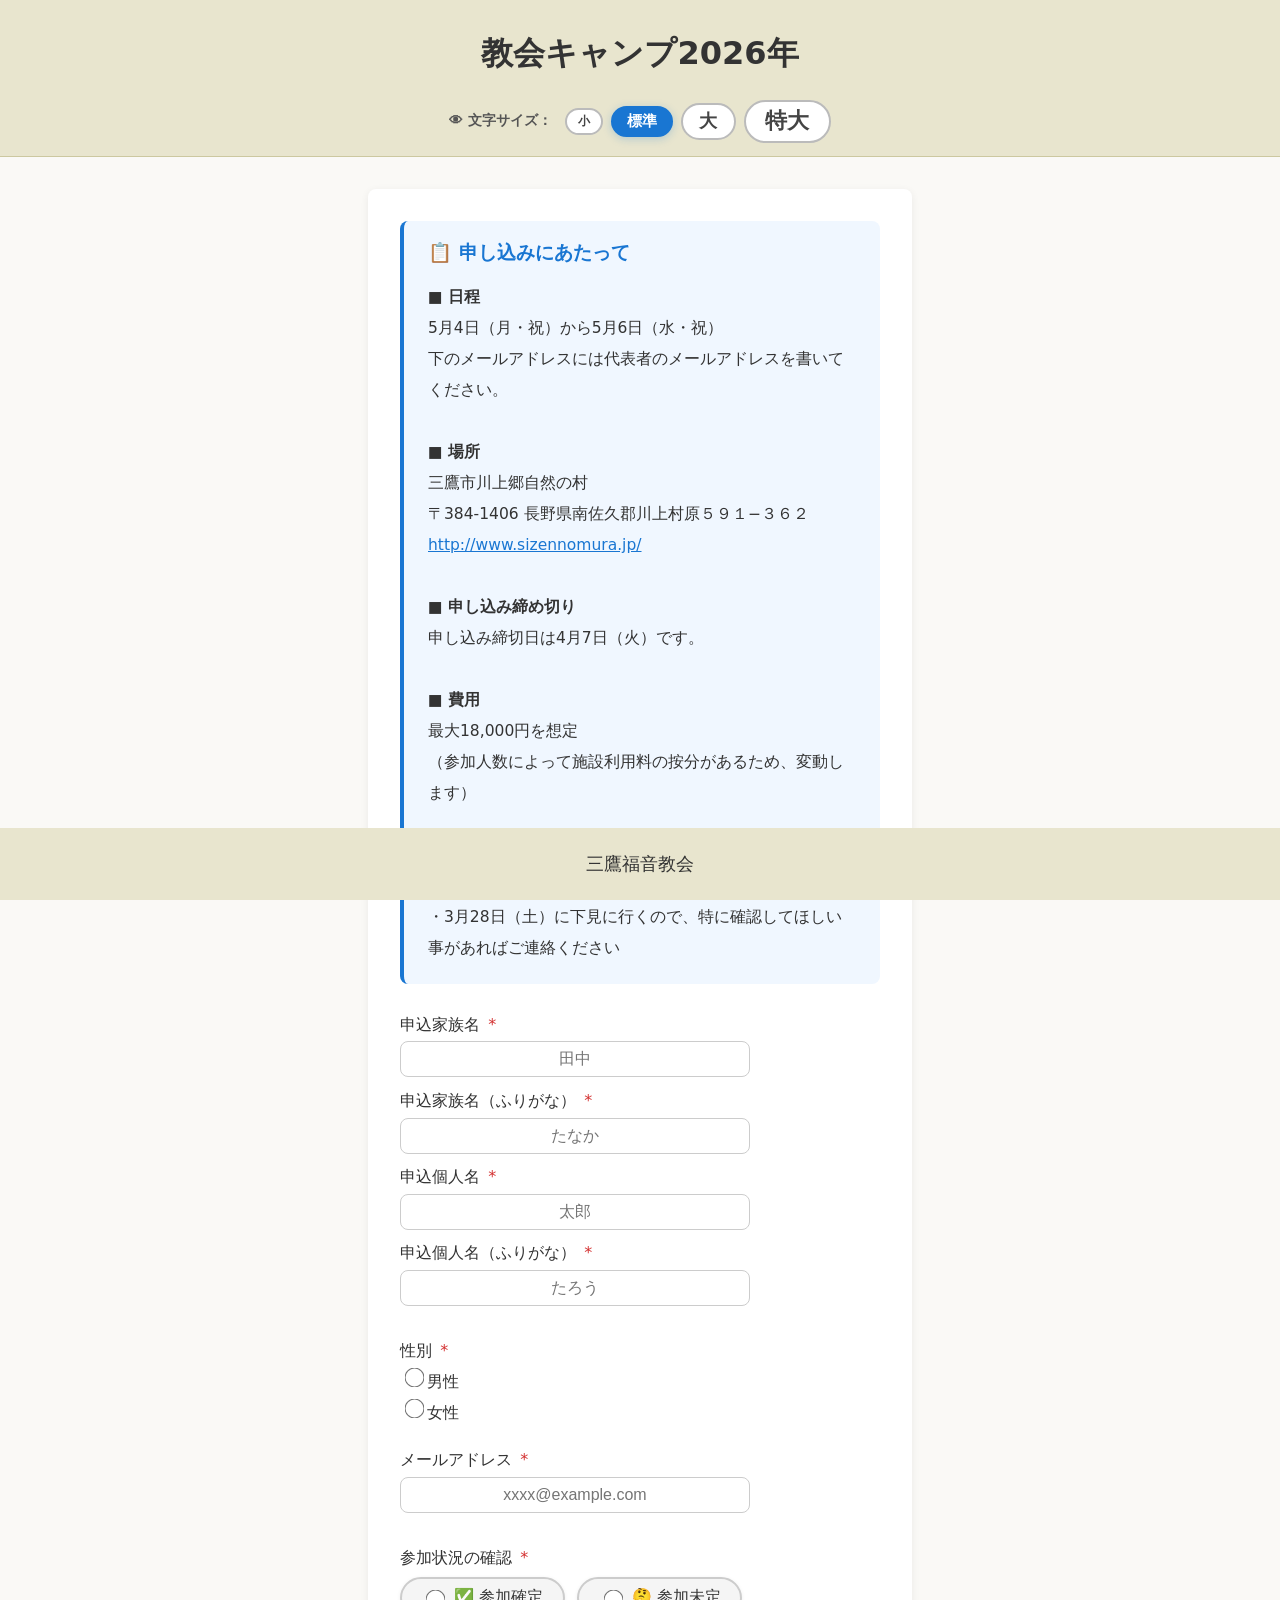
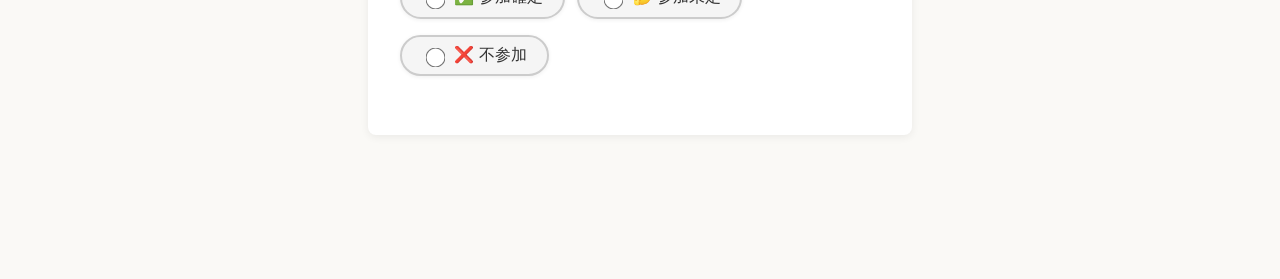
==== index.html @ 893a9394 "Update font size button for xlarge option Removed the note for elderly users from the large font but" ====
<!DOCTYPE html>
<html lang="ja">

<head>
    <meta charset="utf-8">
    <meta name="viewport" content="width=device-width, initial-scale=1">
    <title>教会キャンプ申し込みフォーム</title>
    <style>
    :root {
    --main-bg: #e8e5ce;
    --main-color: #333;
    --accent: #1976d2;
    --border-radius: 8px;
    --base-font-size: 16px;
}

/* フォントサイズ切替 */
html { font-size: var(--base-font-size); }
html.font-small  { --base-font-size: 13px; }
html.font-medium { --base-font-size: 16px; }
html.font-large  { --base-font-size: 20px; }
html.font-xlarge { --base-font-size: 24px; }

body {
    margin: 0;
    font-family: system-ui, sans-serif;
    background: #faf9f6;
    color: var(--main-color);
    font-size: 1rem;
}

header {
    background: var(--main-bg);
    padding: 2rem 0 1rem;
    text-align: center;
    font-size: 2rem;
    font-weight: bold;
    margin-bottom: 0;
}

/* ── フォントサイズ切替バー ── */
.font-size-bar {
    background: var(--main-bg);
    padding: 0.5rem 1rem 0.8rem;
    display: flex;
    justify-content: center;
    align-items: center;
    gap: 0.5rem;
    flex-wrap: wrap;
    border-bottom: 1px solid #ccc8a0;
    margin-bottom: 2rem;
}

.font-size-bar span {
    font-size: 0.85rem;
    font-weight: 600;
    color: #555;
    margin-right: 0.3rem;
}

.font-btn {
    border: 2px solid #bbb;
    background: #fff;
    border-radius: 2em;
    padding: 0.3em 0.9em;
    cursor: pointer;
    font-weight: 700;
    color: #444;
    transition: all 0.15s;
    line-height: 1.2;
}

.font-btn:hover {
    border-color: var(--accent);
    background: #e3f0fd;
    color: var(--accent);
}

.font-btn.active {
    background: var(--accent);
    border-color: var(--accent);
    color: #fff;
    box-shadow: 0 2px 8px #1976d240;
}

.font-btn.size-s  { font-size: 0.78rem; }
.font-btn.size-m  { font-size: 0.95rem; }
.font-btn.size-l  { font-size: 1.15rem; }
.font-btn.size-xl { font-size: 1.35rem; }

main {
    display: flex;
    justify-content: center;
    align-items: flex-start;
    min-height: 80vh;
    margin-bottom: 4rem;
}

.side {
    flex: 1 1 0;
}

.center {
    flex: 0 1 480px;
    background: #fff;
    border-radius: var(--border-radius);
    box-shadow: 0 2px 8px #0001;
    padding: 2rem 2.5vw;
    margin: 0 1vw;
}

form {
    margin-bottom: 1.5rem;
}

label {
    display: block;
    margin-bottom: 0.2em;
    font-weight: 500;
    font-size: 1rem;
}

input[type="text"],
input[type="email"],
input[type="tel"],
input[type="number"],
input[type="date"],
select {
    width: 90%;
    max-width: 350px;
    padding: 0.5em;
    font-size: 1rem;
    border: 1px solid #ccc;
    border-radius: var(--border-radius);
    margin-bottom: 0.7em;
    box-sizing: border-box;
    text-align: center;
}

#age {
    width: 60px;
    min-width: 0;
    max-width: 80px;
}

/* 申込種別ラジオボタンをカード風に */
.entry-radio-group {
    display: flex;
    justify-content: center;
    gap: 1.2em;
    margin-bottom: 1.2em;
    font-size: 0.95em;
    flex-wrap: wrap;
}

.entry-radio {
    display: flex;
    align-items: center;
    background: #f5f5f5;
    border: 2px solid #ccc;
    border-radius: 1.5em;
    padding: 0.4em 1em;
    font-size: 0.98em;
    font-weight: 500;
    cursor: pointer;
    transition: border 0.2s, background 0.2s, color 0.2s;
    box-shadow: 0 1px 4px #0001;
}

.entry-radio span {
    font-size: 0.97em;
}

.entry-radio input[type="radio"] {
    accent-color: var(--accent);
    margin-right: 0.5em;
}

.entry-radio:hover,
.entry-radio input[type="radio"]:focus+span {
    border-color: var(--accent);
    background: #e3f0fd;
}

.entry-radio input[type="radio"]:checked+span {
    color: var(--accent);
    font-weight: bold;
    border-color: var(--accent);
}

.required {
    color: #d32f2f;
    margin-left: 0.2em;
}

.large-object {
    transform: scale(1.3);
    margin: 0 0.3em;
}

.partialFields, #partialFields, #partialFields2, #partialFields3 {
    display: none;
    margin-top: 1em;
    padding: 1em;
    border: 1px solid #ccc;
    border-radius: var(--border-radius);
    background: #f7f6f2;
}

table {
    border-collapse: collapse;
    margin: 1em auto 0 auto;
    width: 100%;
    max-width: 400px;
    background: #fff;
    border-radius: var(--border-radius);
    overflow: hidden;
}

th,
td {
    padding: 0.5em 0.7em;
    text-align: center;
    border-bottom: 1px solid #eee;
    font-size: 1rem;
}

th {
    background: var(--main-bg);
    font-weight: 600;
}

tr:last-child td {
    border-bottom: none;
}

.footer {
    background: var(--main-bg);
    padding: 1.5rem 0;
    text-align: center;
    font-size: 1.1rem;
    position: fixed;
    width: 100vw;
    left: 0;
    bottom: 0;
    z-index: 10;
}

.modern-btn {
    display: inline-flex;
    align-items: center;
    gap: 0.5em;
    background: linear-gradient(90deg, #1976d2 60%, #42a5f5 100%);
    color: #fff;
    border: none;
    border-radius: 2em;
    padding: 0.7em 1.7em;
    font-size: 1.08em;
    font-weight: 600;
    box-shadow: 0 2px 8px #1976d230;
    cursor: pointer;
    transition: background 0.2s, box-shadow 0.2s, transform 0.1s;
    outline: none;
}

.modern-btn:hover,
.modern-btn:focus {
    background: linear-gradient(90deg, #1565c0 60%, #1976d2 100%);
    box-shadow: 0 4px 16px #1976d250;
    transform: translateY(-2px) scale(1.04);
}

.modern-btn svg {
    width: 1.2em;
    height: 1.2em;
    vertical-align: middle;
    fill: currentColor;
}

/* ── 参加状況ラジオ ── */
.attendance-radio-group {
    display: flex;
    flex-wrap: wrap;
    gap: 0.8em;
    margin-top: 0.5em;
    margin-bottom: 0.5em;
}

.attendance-radio {
    display: flex;
    align-items: center;
    border: 2px solid #ccc;
    border-radius: 1.5em;
    padding: 0.5em 1.2em;
    font-size: 1rem;
    font-weight: 500;
    cursor: pointer;
    transition: all 0.15s;
    background: #f5f5f5;
    box-shadow: 0 1px 4px #0001;
    gap: 0.4em;
}

.attendance-radio input[type="radio"] {
    accent-color: var(--accent);
}

.attendance-confirmed:has(input:checked) {
    background: #e8f5e9;
    border-color: #388e3c;
    color: #256029;
}
.attendance-undecided:has(input:checked) {
    background: #fff8e1;
    border-color: #f9a825;
    color: #7a5c00;
}
.attendance-absent:has(input:checked) {
    background: #ffebee;
    border-color: #d32f2f;
    color: #b71c1c;
}

.attendance-radio:hover {
    border-color: var(--accent);
    background: #e3f0fd;
}

/* 参加確定以外のメッセージボックス */
#attendanceMessage.msg-undecided {
    background: #fff8e1;
    border: 1.5px solid #f9a825;
    color: #7a5c00;
}
#attendanceMessage.msg-absent {
    background: #ffebee;
    border: 1.5px solid #d32f2f;
    color: #b71c1c;
}

/* 幼児オプション */
#childOptions {
    margin-top: 12px;
    padding: 12px;
    border: 1px solid #ccc;
    border-radius: 6px;
    background: #f0f7ff;
}
#childOptions p {
    font-size: 1rem;
}
#childOptions label {
    font-size: 1rem;
}

@media (max-width: 700px) {
    main {
        flex-direction: column;
        align-items: stretch;
    }

    .side {
        display: none;
    }

    .center {
        margin: 0;
        border-radius: 0;
        box-shadow: none;
    }

    .footer {
        font-size: 1rem;
    }

    .font-size-bar {
        gap: 0.4rem;
    }
}

body {
    padding-bottom: 5rem;
}

#dynamicMealTable,
#allJoinMealTable {
    overflow-x: auto;
    -webkit-overflow-scrolling: touch;
}
#dynamicMealTable table,
#allJoinMealTable table {
    min-width: 420px;
}

.partialFields > div {
    overflow-x: auto;
    -webkit-overflow-scrolling: touch;
}
.partialFields table {
    min-width: 320px;
}

.center input[type="radio"] {
    width: 1.4em;
    height: 1.4em;
    transform: scale(1.05);
}

@media (max-width: 700px) {
    input[type="text"],
    input[type="email"],
    input[type="number"],
    input[type="date"],
    select {
        width: 100%;
        max-width: 100%;
    }

    .modern-btn {
        width: 100%;
        justify-content: center;
    }

    table {
        font-size: 0.95em;
    }

    th, td {
        padding: 0.45em 0.6em;
    }
}

table th, table td {
    white-space: nowrap;
}

.center label[for] {
    padding: 0.15em 0;
}
    </style>
</head>

<body>
    <header>教会キャンプ2026年</header>

    <!-- ── フォントサイズ切替バー ── -->
    <div class="font-size-bar" role="group" aria-label="文字サイズ切替">
        <span>👁 文字サイズ：</span>
        <button class="font-btn size-s" onclick="setFontSize('small')"  id="fs-small">小</button>
        <button class="font-btn size-m active" onclick="setFontSize('medium')" id="fs-medium">標準</button>
        <button class="font-btn size-l" onclick="setFontSize('large')"  id="fs-large">大</button>
        <button class="font-btn size-xl" onclick="setFontSize('xlarge')" id="fs-xlarge">特大</button>
    </div>

    <main>
        <div class="side">
        </div>
        <section class="center">
            <!-- ── 申し込み説明 ── -->
            <div style="background:#f0f7ff; border-left:4px solid #1976d2; border-radius:8px; padding:1.2rem 1.5rem; margin-bottom:1.8rem;">
                <h2 style="color:#1976d2; margin-top:0; font-size:1.2rem;">📋 申し込みにあたって</h2>
                <p style="margin:0; line-height:2; font-size:0.97rem;">
                    <strong>■ 日程</strong><br>
                    5月4日（月・祝）から5月6日（水・祝）<br>
                    下のメールアドレスには代表者のメールアドレスを書いてください。<br><br>
                    <strong>■ 場所</strong><br>
                    三鷹市川上郷自然の村<br>
                    〒384-1406 長野県南佐久郡川上村原５９１−３６２<br>
                    <a href="http://www.sizennomura.jp/" target="_blank" style="color:#1976d2;">http://www.sizennomura.jp/</a><br><br>
                    <strong>■ 申し込み締め切り</strong><br>
                    申し込み締切日は4月7日（火）です。<br><br>
                    <strong>■ 費用</strong><br>
                    最大18,000円を想定<br>
                    （参加人数によって施設利用料の按分があるため、変動します）<br><br>
                    <strong>■ 特記事項</strong><br>
                    ・全室、和室になります<br>
                    ・3月28日（土）に下見に行くので、特に確認してほしい事があればご連絡ください
                </p>
            </div>

            <form autocomplete="on">
                <label for="family-name">申込家族名
                    <span class="required">*</span>
                </label>
                <input type="text" id="family-name" name="family-name" maxlength="50" placeholder="田中" required>
                <label for="family-kana">申込家族名（ふりがな）
                    <span class="required">*</span>
                </label>
                <input type="text" id="family-kana" name="family-kana" maxlength="50" placeholder="たなか" required>
                <label for="first-name">申込個人名
                    <span class="required">*</span>
                </label>
                <input type="text" id="first-name" name="first-name" maxlength="50" placeholder="太郎" required>
                <label for="first-kana">申込個人名（ふりがな）
                    <span class="required">*</span>
                </label>
                <input type="text" id="first-kana" name="first-kana" maxlength="50" placeholder="たろう" required>
            </form>
            <form>
                <label>性別
                    <span class="required">*</span>
                </label>
                <label>
                    <input type="radio" name="gender" value="male" required>男性</label>
                <label>
                    <input type="radio" name="gender" value="female">女性</label>
            </form>
            <form autocomplete="on">
                <label for="email-address">メールアドレス
                    <span class="required">*</span>
                </label>
                <input type="email" id="email-address" name="email-address" placeholder="xxxx@example.com" required>
            </form>

            <!-- ── 参加状況確認 ── -->
            <form id="attendanceForm">
                <label>参加状況の確認
                    <span class="required">*</span>
                </label>
                <div class="attendance-radio-group">
                    <label class="attendance-radio attendance-confirmed">
                        <input type="radio" name="attendance" value="confirmed" onchange="updateAttendance()">
                        <span>✅ 参加確定</span>
                    </label>
                    <label class="attendance-radio attendance-undecided">
                        <input type="radio" name="attendance" value="undecided" onchange="updateAttendance()">
                        <span>🤔 参加未定</span>
                    </label>
                    <label class="attendance-radio attendance-absent">
                        <input type="radio" name="attendance" value="absent" onchange="updateAttendance()">
                        <span>❌ 不参加</span>
                    </label>
                </div>
            </form>

            <!-- 参加確定でない場合の送信ボタン -->
            <div id="earlySubmitSection" style="display:none;">
                <div id="attendanceMessage" style="padding:1em; border-radius:8px; margin-bottom:1em; text-align:center; font-weight:bold;"></div>
                <button type="button" onclick="nextpage()" class="modern-btn" style="width:100%;font-size:1.15em;">
                    <svg viewbox="0 0 20 20"><path d="M2 10l16-7-7 16-2-7-7-2z" fill="white"></path></svg>
                    フォームを送信する
                </button>
            </div>

            <!-- 参加確定の場合のみ表示される残りの質問 -->
            <div id="confirmedOnlySection" style="display:none;">
            <form>
                <label for="age">年齢
                    <span class="required">*</span>
                </label>
                <input type="number" name="age" id="age" min="0" max="120" placeholder="26" required>
                <div style="font-size:0.9rem; color:#666; margin-top:0.2em; margin-bottom:0.5em;">※キャンプ開始時（2026年5月4日）の年齢を入力してください</div>
            </form>
            <form>
                <label>年齢区分
                    <span class="required">*</span>
                </label>
                <label>
                    <input type="radio" name="ageGroup" value="child" required onclick="toggleChildOptions(true)">幼児
                </label>
                <label>
                    <input type="radio" name="ageGroup" value="youth" onclick="toggleChildOptions(false)">小学生
                </label>
                <label>
                    <input type="radio" name="ageGroup" value="adult" checked onclick="toggleChildOptions(false)">大人
                </label>

                <!-- 幼児用追加質問 -->
                <div id="childOptions" style="display:none;">
                    <p style="font-weight: bold; margin-bottom: 8px;">🍼 幼児向けオプション</p>
                    <label style="display: block; margin-bottom: 6px;">
                        <input type="checkbox" name="childBedding" value="yes">
                        幼児用の寝具を申し込む
                    </label>
                    <label style="display: block;">
                        <input type="checkbox" name="childMeal" value="yes">
                        幼児用の食事を申し込む
                    </label>
                </div>
            </form>
            <form autocomplete="on">
                <label for="phone-number">電話番号
                    <span class="required">*</span>
                </label>
                <input type="tel" id="phone-number" name="phone-number" placeholder="09012345678" pattern="\d{10,11}" required>
            </form>
            <form autocomplete="on">
                <label for="zipcode">郵便番号
                    <span class="required">*</span>
                </label>
                <input type="text" id="zipcode" name="zipcode" placeholder="1800013" pattern="\d{7}" required>
                <label for="address">住所
                    <span class="required">*</span>
                </label>
                <input type="text" id="address" name="address" placeholder="東京都武蔵野市西久保" required>
                <label for="addressNum">番地
                    <span class="required">*</span>
                </label>
                <input type="text" id="addressNum" name="addressNum" placeholder="1-12-2" required>
                <label for="GOBACK">参加状況を教えてください
                    <span class="required">*</span>
                </label>
                <select name="GOBACK" id="GOBACK" required>
                    <option value="All" selected>全参加</option>
                    <option value="MiddleCameBack">部分参加</option>
                </select>
            </form>
            <form>
                <div id="partialFields">
                    <label for="startDate">参加日
                        <span class="required">*</span>
                    </label>
                    <select id="startDate" name="startDate" required>
                        <option value="2026-05-04" selected>5月4日（月・祝）</option>
                        <option value="2026-05-05">5月5日（火・祝）</option>
                        <option value="2026-05-06">5月6日（水・祝）</option>
                    </select>
                    <label id="first-meal-label" for="first-meal">到着時間を教えてください
                        <span class="required">*</span>
                    </label>
                    <select name="first-meal" id="first-meal" required>
                    </select>
                    <label for="endDate">帰宅日
                        <span class="required">*</span>
                    </label>
                    <select id="endDate" name="endDate" required>
                        <option value="2026-05-04">5月4日（月・祝）</option>
                        <option value="2026-05-05">5月5日（火・祝）</option>
                        <option value="2026-05-06" selected>5月6日（水・祝）</option>
                    </select>
                    <label id="last-meal-label" for="last-meal">帰宅時間を教えてください
                        <span class="required">*</span>
                    </label>
                    <select name="last-meal" id="last-meal" required>
                    </select>
                    <div id="whichFoodStay">
                        <p>どの食事を申し込みますか？
                            <span class="required">*</span>
                        </p>
                        <div id="dynamicMealTable">
                        </div>
                    </div>
                </div>
                <div id="partialFields2">
                    <p style="text-align:center; font-weight:bold; color:var(--accent);">キャンプ期間：2026年5月04日:朝食後～2026年5月06日:昼食後</p>
                    <form id="allJoinFoodStay">
                        <div id="allJoinMealTable">
                        </div>
                    </form>
                </div>
                <div id="entryTypeGroup" class="entry-radio-group">
                    <label class="entry-radio">
                        <input type="radio" name="entryType" id="radio-new" value="new" checked>
                        <span>新規申し込み</span>
                    </label>
                    <label class="entry-radio">
                        <input type="radio" name="entryType" id="radio-edit" value="edit">
                        <span>申し込み変更</span>
                    </label>
                    <label class="entry-radio">
                        <input type="radio" name="entryType" id="radio-cancel" value="cancel">
                        <span>全キャンセル</span>
                    </label>
                </div>
                <div id="partialFields3" style="display:none; margin:1em 0;">
                    <p>同上の参加日数の申込者を増やしますか？</p>
                    <button type="button" onclick="addpeople()" value="AddPeople" class="modern-btn" style="margin-bottom:0.5em;">
                        <svg viewbox="0 0 20 20">
                            <circle cx="10" cy="10" r="9" stroke="white" stroke-width="2" fill="none"></circle>
                            <line x1="10" y1="5" x2="10" y2="15" stroke="white" stroke-width="2"></line>
                            <line x1="5" y1="10" x2="15" y2="10" stroke="white" stroke-width="2"></line>
                        </svg>申込者を増やす</button>
                    <button type="button" onclick="rempeople()" value="RemPeople" class="modern-btn" style="background:linear-gradient(90deg,#d32f2f 60%,#ff5252 100%);margin-left:0.7em;margin-bottom:0.5em;">
                        <svg viewbox="0 0 20 20">
                            <circle cx="10" cy="10" r="9" stroke="white" stroke-width="2" fill="none"></circle>
                            <line x1="5" y1="10" x2="15" y2="10" stroke="white" stroke-width="2"></line>
                        </svg>申込者を減らす</button>
                </div>
                <!-- extra applicants will be generated here by JS -->
                <div id="extraApplicants">
                </div>
                <label for="Allergy">アレルギー（可能な限り対応させていただきます）</label>
                <input type="text" id="Allergy" name="Allergy" maxlength="200" placeholder="例：卵、乳、小麦アレルギー">
                <label for="Others">その他</label>
                <p>その他宿泊の希望内容があればご記入ください（※ご希望に添いかねる場合もありますので、あらかじめご了承ください）</p>
                <input type="text" id="Others" name="Others" maxlength="200" placeholder="その他連絡事項など">
                <br>
            </form>
            <button type="button" onclick="nextpage()" value="nextpage" class="modern-btn" style="width:100%;margin-top:1.5em;font-size:1.15em;">
                <svg viewbox="0 0 20 20">
                    <path d="M2 10l16-7-7 16-2-7-7-2z" fill="white"></path>
                </svg>次へ進む</button>
            </div><!-- /confirmedOnlySection -->
        </section>
        <div class="side">
        </div>
    </main>
    <footer class="footer">三鷹福音教会</footer>
    <script>
    'use strict';

// ── フォントサイズ切替 ──
const fontSizes = ['small', 'medium', 'large', 'xlarge'];
function setFontSize(size) {
    const html = document.documentElement;
    fontSizes.forEach(s => html.classList.remove('font-' + s));
    html.classList.add('font-' + size);
    fontSizes.forEach(s => {
        const btn = document.getElementById('fs-' + s);
        if (btn) btn.classList.toggle('active', s === size);
    });
    try { localStorage.setItem('campFormFontSize', size); } catch(e) {}
}
// ページ読み込み時に保存済みサイズを復元
(function() {
    try {
        const saved = localStorage.getItem('campFormFontSize');
        if (saved && fontSizes.includes(saved)) setFontSize(saved);
    } catch(e) {}
})();

// ── 参加状況切替 ──
function updateAttendance() {
    const val = document.querySelector('input[name="attendance"]:checked')?.value;
    const confirmedSection = document.getElementById('confirmedOnlySection');
    const earlySubmit = document.getElementById('earlySubmitSection');
    const msgBox = document.getElementById('attendanceMessage');

    if (val === 'confirmed') {
        confirmedSection.style.display = 'block';
        earlySubmit.style.display = 'none';
    } else if (val === 'undecided') {
        confirmedSection.style.display = 'none';
        earlySubmit.style.display = 'block';
        msgBox.className = 'msg-undecided';
        msgBox.textContent = '🤔 参加未定として送信します。確定しましたら再度ご連絡ください。';
    } else if (val === 'absent') {
        confirmedSection.style.display = 'none';
        earlySubmit.style.display = 'block';
        msgBox.className = 'msg-absent';
        msgBox.textContent = '❌ 不参加として送信します。またの機会にぜひご参加ください。';
    } else {
        confirmedSection.style.display = 'none';
        earlySubmit.style.display = 'none';
    }
}

// 郵便番号→住所自動入力
const fetchAddress = zipCode => {
    if (zipCode.length === 7) {
        fetch(`https://api.zipaddress.net/?zipcode=${zipCode}`, { mode: 'cors' })
            .then(res => res.json())
            .then(data => {
                document.getElementById('address').value = data.code === 200 ? data.data.fullAddress : '住所が見つかりません';
            });
    }
};
document.getElementById('zipcode').addEventListener('input', e => fetchAddress(e.target.value));

function toggleChildOptions(show) {
    document.getElementById('childOptions').style.display = show ? 'block' : 'none';
    if (!show) {
        document.querySelector('[name="childBedding"]').checked = false;
        document.querySelector('[name="childMeal"]').checked = false;
    }
}

// render applicant blocks dynamically (5..15) — GASは first-name5〜 を参照
function renderExtraApplicants(start = 5, end = 15) {
    const container = document.getElementById('extraApplicants');
    if (!container) return;
    let html = '';
    for (let i = start; i <= end; i++) {
        html += `
            <div id="partialFields${i}" class="partialFields" style="display:none; margin:1em 0;">
                <label for="first-name${i}">申込個人名<span class="required">*</span></label>
                <input type="text" id="first-name${i}" name="first-name${i}" maxlength="50" placeholder="太郎" required>
                <label for="first-kana${i}">申込個人名（ふりがな）<span class="required">*</span></label>
                <input type="text" id="first-kana${i}" name="first-kana${i}" maxlength="50" placeholder="たろう" required>
                <label>性別<span class="required">*</span></label>
                <label><input type="radio" name="gender${i}" value="male" required> 男性</label>
                <label><input type="radio" name="gender${i}" value="female"> 女性</label>
                <label for="phone-number${i}">電話番号<span class="required">*</span></label>
                <input type="tel" id="phone-number${i}" name="phone-number${i}" maxlength="15" placeholder="090-1234-5678" required>
                <label for="age${i}">年齢<span class="required">*</span></label>
                <input type="number" name="age${i}" id="age${i}" min="0" max="120" placeholder="30" required>
                <div style="font-size:0.9rem; color:#666; margin-top:0.2em; margin-bottom:0.5em;">※キャンプ開始時（2026年5月4日）の年齢を入力してください</div>
                <label>年齢区分<span class="required">*</span></label>
                <label><input type="radio" name="ageGroup${i}" value="child" required onchange="toggleChildOptions${i}(true)"> 幼児</label>
                <label><input type="radio" name="ageGroup${i}" value="youth" onchange="toggleChildOptions${i}(false)"> 小学生</label>
                <label><input type="radio" name="ageGroup${i}" value="adult" checked onchange="toggleChildOptions${i}(false)"> 大人</label>
                <div id="childOptions${i}" style="display:none; margin-top:10px; padding:12px; border:1px solid #ccc; border-radius:6px; background:#f0f7ff;">
                    <p style="font-weight:bold; margin-bottom:8px;">🍼 幼児向けオプション</p>
                    <label style="display:block; margin-bottom:6px;">
                        <input type="checkbox" name="childBedding${i}" value="yes"> 幼児用の寝具を申し込む
                    </label>
                    <label style="display:block;">
                        <input type="checkbox" name="childMeal${i}" value="yes"> 幼児用の食事を申し込む
                    </label>
                </div>
                <div style="margin-top:1em;">
                    <table style="width:auto; margin:0.5em 0; border-collapse:collapse;">
                        <thead>
                            <tr>
                                <th></th>
                                <th>〇申し込む</th>
                                <th>×申し込まない</th>
                            </tr>
                        </thead>
                        <tbody>
                            <tr>
                                <td>朝食</td>
                                <td><input type="radio" name="breakfast${i}" value="yes" checked></td>
                                <td><input type="radio" name="breakfast${i}" value="no"></td>
                            </tr>
                            <tr>
                                <td>昼食</td>
                                <td><input type="radio" name="lunch${i}" value="yes" checked></td>
                                <td><input type="radio" name="lunch${i}" value="no"></td>
                            </tr>
                            <tr>
                                <td>夕食</td>
                                <td><input type="radio" name="dinner${i}" value="yes" checked></td>
                                <td><input type="radio" name="dinner${i}" value="no"></td>
                            </tr>
                        </tbody>
                    </table>
                </div>
            </div>
        `;
    }
    container.innerHTML = html;

    // 各申込者ブロックに幼児オプション切替関数を動的生成
    for (let i = start; i <= end; i++) {
        window[`toggleChildOptions${i}`] = function(show) {
            const el = document.getElementById(`childOptions${i}`);
            if (!el) return;
            el.style.display = show ? 'block' : 'none';
            if (!show) {
                const bed = document.querySelector(`[name="childBedding${i}"]`);
                const mel = document.querySelector(`[name="childMeal${i}"]`);
                if (bed) bed.checked = false;
                if (mel) mel.checked = false;
            }
        };
    }
}

// 参加状況切替
const toggleFields = () => {
    const selectValue = document.getElementById('GOBACK').value;
    const partialFields = document.getElementById('partialFields');
    const partialFields2 = document.getElementById('partialFields2');
    if (selectValue === 'MiddleCameBack') {
        partialFields.style.display = 'block';
        partialFields2.style.display = 'none';
    } else if (selectValue === 'All') {
        partialFields2.style.display = 'block';
        partialFields.style.display = 'none';
    } else {
        partialFields.style.display = 'none';
        partialFields2.style.display = 'none';
    }
};
document.getElementById('GOBACK').addEventListener('change', toggleFields);

// ラジオボタンで下のフォーム表示/非表示切り替え
function updateEntryType() {
    const type = document.querySelector('input[name="entryType"]:checked').value;
    const goback = document.getElementById('GOBACK');
    const gobackLabel = document.querySelector('label[for="GOBACK"]');
    const partialFields = document.getElementById('partialFields');
    const partialFields2 = document.getElementById('partialFields2');
    if (type === 'cancel') {
        goback.style.display = 'none';
        if (gobackLabel) gobackLabel.style.display = 'none';
        partialFields.style.display = 'none';
        partialFields2.style.display = 'none';
        document.getElementById('partialFields3').style.display = 'none';
        document.getElementById('partialFields4').style.display = 'none';
    } else {
        goback.style.display = '';
        if (gobackLabel) gobackLabel.style.display = '';
        if (type === 'new') {
            document.getElementById('partialFields3').style.display = 'block';
        } else {
            document.getElementById('partialFields3').style.display = 'none';
            document.getElementById('partialFields4').style.display = 'none';
        }
        if (goback.value === 'MiddleCameBack') {
            partialFields.style.display = 'block';
            partialFields2.style.display = 'none';
        } else if (goback.value === 'All') {
            partialFields2.style.display = 'block';
            partialFields.style.display = 'none';
        } else {
            partialFields.style.display = 'none';
            partialFields2.style.display = 'none';
        }
    }
}
document.getElementById('entryTypeGroup').addEventListener('change', updateEntryType);
window.addEventListener('DOMContentLoaded', updateEntryType);

// 部分参加 食事・宿泊ラジオボタン生成
const generateMealTable = () => {
    const start = document.getElementById('startDate')?.value || '2026-05-04';
    const end = document.getElementById('endDate')?.value || '2026-05-06';
    const firstMeal = document.getElementById('first-meal')?.value || 'lunch';
    const lastMeal = document.getElementById('last-meal')?.value || 'lunch';
    const days = [];
    let d = new Date(start);
    const endD = new Date(end);
    while (d <= endD) {
        days.push(new Date(d));
        d.setDate(d.getDate() + 1);
    }
    const mealDefs = [
        { key: 'breakfast', label: '朝食' },
        { key: 'lunch', label: '昼食' },
        { key: 'dinner', label: '夕食' },
        { key: 'stay', label: '宿泊' },
    ];
    let html = '<table><thead><tr><th></th><th>〇申し込む</th><th>×申し込まない</th></tr></thead><tbody>';
    days.forEach((date, i) => {
        const mmdd = `${date.getMonth() + 1}/${date.getDate()}`;
        mealDefs.forEach(meal => {
            if (i === days.length - 1 && lastMeal === 'brackfeast') {
                if (meal.key === 'breakfast') {
                } else {
                    return;
                }
            }
            if (meal.key === 'stay' && i === days.length - 1) return;
            if (i === 0) {
                if (meal.key === 'breakfast' && firstMeal !== 'brackfeast') return;
                if (meal.key === 'lunch' && (firstMeal === 'dinner' || firstMeal === 'afterdinner')) return;
                if (meal.key === 'dinner' && firstMeal === 'afterdinner') return;
            }
            if (i === days.length - 1) {
                if (meal.key === 'dinner' && (lastMeal === 'lunch' || lastMeal === 'breakfast' || lastMeal === 'beforbrackfeast')) return;
                if (meal.key === 'lunch' && (lastMeal === 'breakfast' || lastMeal === 'beforbrackfeast')) return;
                if (meal.key === 'breakfast' && lastMeal === 'beforbrackfeast') return;
            }
            const labelCell = meal.key === 'stay'
                ? `<b>${mmdd}宿泊</b>`
                : `${mmdd}${meal.label}`;
            html += `<tr><td>${labelCell}</td>` +
                `<td><input type="radio" name="${meal.key}[${i + 1}]" value="yes" class="large-object" checked></td>` +
                `<td><input type="radio" name="${meal.key}[${i + 1}]" value="no" class="large-object"></td></tr>`;
        });
    });
    html += '</tbody></table>';
    document.getElementById('dynamicMealTable').innerHTML = html;
};

// 全参加 食事・宿泊ラジオボタン生成
const generateAllJoinMealTable = () => {
    // GASの meal('朝食[1]') 等と一致させる
    // dayIndex: 1=5/4, 2=5/5, 3=5/6
    const days = [
        { label: '5/4', index: 1, meals: [
            { key: '昼食', label: '昼食' },
            { key: '夕食', label: '夕食' },
            { key: '宿泊', label: '宿泊' }
        ]},
        { label: '5/5', index: 2, meals: [
            { key: '朝食', label: '朝食' },
            { key: '昼食', label: '昼食' },
            { key: '夕食', label: '夕食' },
            { key: '宿泊', label: '宿泊' }
        ]},
        { label: '5/6', index: 3, meals: [
            { key: '朝食', label: '朝食' },
            { key: '昼食', label: '昼食' }
        ]},
    ];
    let html = '<table><thead><tr><th></th><th>〇申し込む</th><th>×申し込まない</th></tr></thead><tbody>';
    days.forEach(d => {
        d.meals.forEach(meal => {
            const labelCell = meal.key === '宿泊'
                ? `<b>${d.label}${meal.label}</b>`
                : `${d.label}${meal.label}`;
            // name属性を「朝食[1]」形式に統一（GASと一致）
            const nameAttr = `${meal.key}[${d.index}]`;
            html += `<tr><td>${labelCell}</td>` +
                `<td><input type="radio" name="${nameAttr}" value="yes" class="large-object" checked></td>` +
                `<td><input type="radio" name="${nameAttr}" value="no" class="large-object"></td></tr>`;
        });
    });
    html += '</tbody></table>';
    document.getElementById('allJoinMealTable').innerHTML = html;
};

// 到着・帰宅時間の選択肢を日付ごとに動的生成
function updateMealSelect(dateId, selectId) {
    // 到着時間（first-meal）：その日から何の食事の前に来るか
    const arrivalByDate = {
        '2026-05-04': [
            { value: 'lunch',      label: '昼食前' },
            { value: 'dinner',     label: '夕食前' },
            { value: 'afterdinner',label: '夕食後' }
        ],
        '2026-05-05': [
            { value: 'brackfeast', label: '朝食前' },
            { value: 'lunch',      label: '昼食前' },
            { value: 'dinner',     label: '夕食前' },
            { value: 'afterdinner',label: '夕食後' }
        ],
        '2026-05-06': [
            { value: 'brackfeast', label: '朝食前' },
            { value: 'lunch',      label: '昼食前' }
        ]
    };
    // 帰宅時間（last-meal）：その日の何の食事の後に帰るか
    const departureByDate = {
        '2026-05-04': [
            { value: 'brackfeast', label: '朝食後' },
            { value: 'lunch',      label: '昼食後' },
            { value: 'dinner',     label: '夕食後' }
        ],
        '2026-05-05': [
            { value: 'brackfeast', label: '朝食後' },
            { value: 'lunch',      label: '昼食後' },
            { value: 'dinner',     label: '夕食後' }
        ],
        '2026-05-06': [
            { value: 'brackfeast', label: '朝食後' },
            { value: 'lunch',      label: '昼食後' }
        ]
    };

    const date   = document.getElementById(dateId)?.value;
    const select = document.getElementById(selectId);
    if (!date || !select) return;

    const isLastMeal = selectId === 'last-meal';
    const opts = isLastMeal
        ? (departureByDate[date] || [])
        : (arrivalByDate[date]   || []);

    select.innerHTML = '';
    opts.forEach((opt, idx) => {
        const option = document.createElement('option');
        option.value = opt.value;
        option.textContent = opt.label;
        if (idx === 0) option.selected = true;
        select.appendChild(option);
    });
}

// イベント登録
window.addEventListener('DOMContentLoaded', () => {
    renderExtraApplicants(5, 15);
    updateMealSelect('startDate', 'first-meal');
    updateMealSelect('endDate', 'last-meal');
    generateMealTable();
    generateAllJoinMealTable();
    toggleFields();
    document.getElementById('startDate').addEventListener('change', () => {
        updateMealSelect('startDate', 'first-meal');
        generateMealTable();
    });
    document.getElementById('endDate').addEventListener('change', () => {
        updateMealSelect('endDate', 'last-meal');
        generateMealTable();
    });
    document.getElementById('first-meal').addEventListener('change', generateMealTable);
    document.getElementById('last-meal').addEventListener('change', generateMealTable);
});

function addpeople() {
    for (let i = 5; i <= 15; i++) {
        const el = document.getElementById('partialFields' + i);
        if (el && el.style.display === 'none') {
            el.style.display = 'block';
            break;
        }
    }
}

function rempeople() {
    for (let i = 15; i >= 5; i--) {
        const el = document.getElementById('partialFields' + i);
        if (el && el.style.display === 'block') {
            el.style.display = 'none';
            break;
        }
    }
}

// ── Google Apps Script への送信 ──
const SCRIPT_URL = 'https://script.google.com/macros/s/AKfycby2m74Ncqbqyhus6dLA-y52iJMeMoffc1iTpOA5Hrh_OOGGXPaz8outB-qCC0_Bor2o/exec';

// フォーム上の全inputを name: value の形で収集（GASがJSONを直接パース）
function collectFormData() {
    const data = {};
    document.querySelectorAll('input, select, textarea').forEach(el => {
        if (!el.name) return;
        if (el.type === 'radio') {
            if (el.checked) data[el.name] = el.value;
        } else if (el.type === 'checkbox') {
            if (el.checked) data[el.name] = el.value;
            else if (!(el.name in data)) data[el.name] = '';
        } else {
            data[el.name] = el.value;
        }
    });
    return data;
}

function showOverlay(msg, isError) {
    let overlay = document.getElementById('submitOverlay');
    if (!overlay) {
        overlay = document.createElement('div');
        overlay.id = 'submitOverlay';
        overlay.style.cssText = `
            position:fixed;inset:0;background:#0007;display:flex;
            align-items:center;justify-content:center;z-index:9999;`;
        document.body.appendChild(overlay);
    }
    overlay.innerHTML = `
        <div style="background:#fff;border-radius:12px;padding:2rem 2.5rem;max-width:360px;
                    text-align:center;box-shadow:0 4px 24px #0003;">
            <div style="font-size:2.5rem;margin-bottom:0.5rem;">${isError ? '❌' : '✅'}</div>
            <p style="font-size:1.1rem;font-weight:bold;margin:0 0 1rem;">${msg}</p>
            <button onclick="document.getElementById('submitOverlay').style.display='none'"
                class="modern-btn" style="margin:0 auto;">閉じる</button>
        </div>`;
    overlay.style.display = 'flex';
}

async function nextpage() {
    const attendance = document.querySelector('input[name="attendance"]:checked')?.value;
    if (!attendance) {
        alert('参加状況を選択してください。');
        return;
    }

    // ── 必須項目チェック（参加状況に関わらず全員必須） ──
    const familyName  = document.getElementById('family-name')?.value.trim();
    const familyKana  = document.getElementById('family-kana')?.value.trim();
    const firstName   = document.getElementById('first-name')?.value.trim();
    const firstKana   = document.getElementById('first-kana')?.value.trim();
    const gender      = document.querySelector('input[name="gender"]:checked')?.value;
    const email       = document.getElementById('email-address')?.value.trim();

    if (!familyName) { alert('申込家族名を入力してください。'); document.getElementById('family-name').focus(); return; }
    if (!familyKana) { alert('申込家族名（ふりがな）を入力してください。'); document.getElementById('family-kana').focus(); return; }
    if (!firstName)  { alert('申込個人名を入力してください。'); document.getElementById('first-name').focus(); return; }
    if (!firstKana)  { alert('申込個人名（ふりがな）を入力してください。'); document.getElementById('first-kana').focus(); return; }
    if (!gender)     { alert('性別を選択してください。'); return; }
    if (!email)      { alert('メールアドレスを入力してください。'); document.getElementById('email-address').focus(); return; }

    // ── 参加確定の場合のみ追加チェック ──
    if (attendance === 'confirmed') {
        const age         = document.getElementById('age')?.value.trim();
        const phone       = document.getElementById('phone-number')?.value.trim();
        const zipcode     = document.getElementById('zipcode')?.value.trim();
        const address     = document.getElementById('address')?.value.trim();
        const addressNum  = document.getElementById('addressNum')?.value.trim();
        const goback      = document.getElementById('GOBACK')?.value;

        if (!age)        { alert('年齢を入力してください。'); document.getElementById('age').focus(); return; }
        if (!phone)      { alert('電話番号を入力してください。'); document.getElementById('phone-number').focus(); return; }
        if (!zipcode)    { alert('郵便番号を入力してください。'); document.getElementById('zipcode').focus(); return; }
        if (!address)    { alert('住所を入力してください。'); document.getElementById('address').focus(); return; }
        if (!addressNum) { alert('番地を入力してください。'); document.getElementById('addressNum').focus(); return; }
        if (!goback || goback === 'none') { alert('参加状況を選択してください。'); document.getElementById('GOBACK').focus(); return; }

        // 部分参加の場合は参加日・帰宅日もチェック
        if (goback === 'MiddleCameBack') {
            const startDate = document.getElementById('startDate')?.value;
            const endDate   = document.getElementById('endDate')?.value;
            if (!startDate) { alert('参加日を入力してください。'); document.getElementById('startDate').focus(); return; }
            if (!endDate)   { alert('帰宅日を入力してください。'); document.getElementById('endDate').focus(); return; }
        }
    }

    const attendanceMap = { confirmed: '参加確定', undecided: '参加未定', absent: '不参加' };

    if (attendance === 'confirmed') {
        // 参加確定：全フィールドをURLパラメータに乗せてconfirmation.htmlへ遷移
        const raw = {};
        document.querySelectorAll('input, select, textarea').forEach(el => {
            if (!el.name) return;
            if (el.type === 'radio') {
                if (el.checked) raw[el.name] = el.value;
            } else if (el.type === 'checkbox') {
                if (el.checked) raw[el.name] = el.value;
                else if (!(el.name in raw)) raw[el.name] = '';
            } else {
                raw[el.name] = el.value;
            }
        });
        raw['attendance'] = 'confirmed';
        raw['attendance_label'] = '参加確定';
        const params = new URLSearchParams(raw).toString();
        window.location.href = 'confirmation.html?' + params;

    } else {
        // 参加未定・不参加：最小データをGASに送信してnotattending.htmlへ遷移
        const payload = {
            'family-name':      document.getElementById('family-name')?.value  || '',
            'family-kana':      document.getElementById('family-kana')?.value  || '',
            'first-name':       document.getElementById('first-name')?.value   || '',
            'first-kana':       document.getElementById('first-kana')?.value   || '',
            'gender':           document.querySelector('input[name="gender"]:checked')?.value || '',
            'email-address':    document.getElementById('email-address')?.value || '',
            'attendance':       attendance,
            'attendance_label': attendanceMap[attendance]
        };

        showOverlay('送信中です…<br><small>しばらくお待ちください</small>', false);

        try {
            await fetch(SCRIPT_URL, {
                method: 'POST',
                mode: 'no-cors',
                headers: { 'Content-Type': 'application/json' },
                body: JSON.stringify(payload)
            });
            const label = encodeURIComponent(attendanceMap[attendance]);
            const name  = encodeURIComponent(payload['first-name']);
            window.location.href = `notattending.html?attendance=${attendance}&name=${name}&label=${label}`;
        } catch (e) {
            showOverlay('送信に失敗しました。<br><small>通信環境を確認してもう一度お試しください。</small>', true);
        }
    }
}
    </script>
</body>

</html>
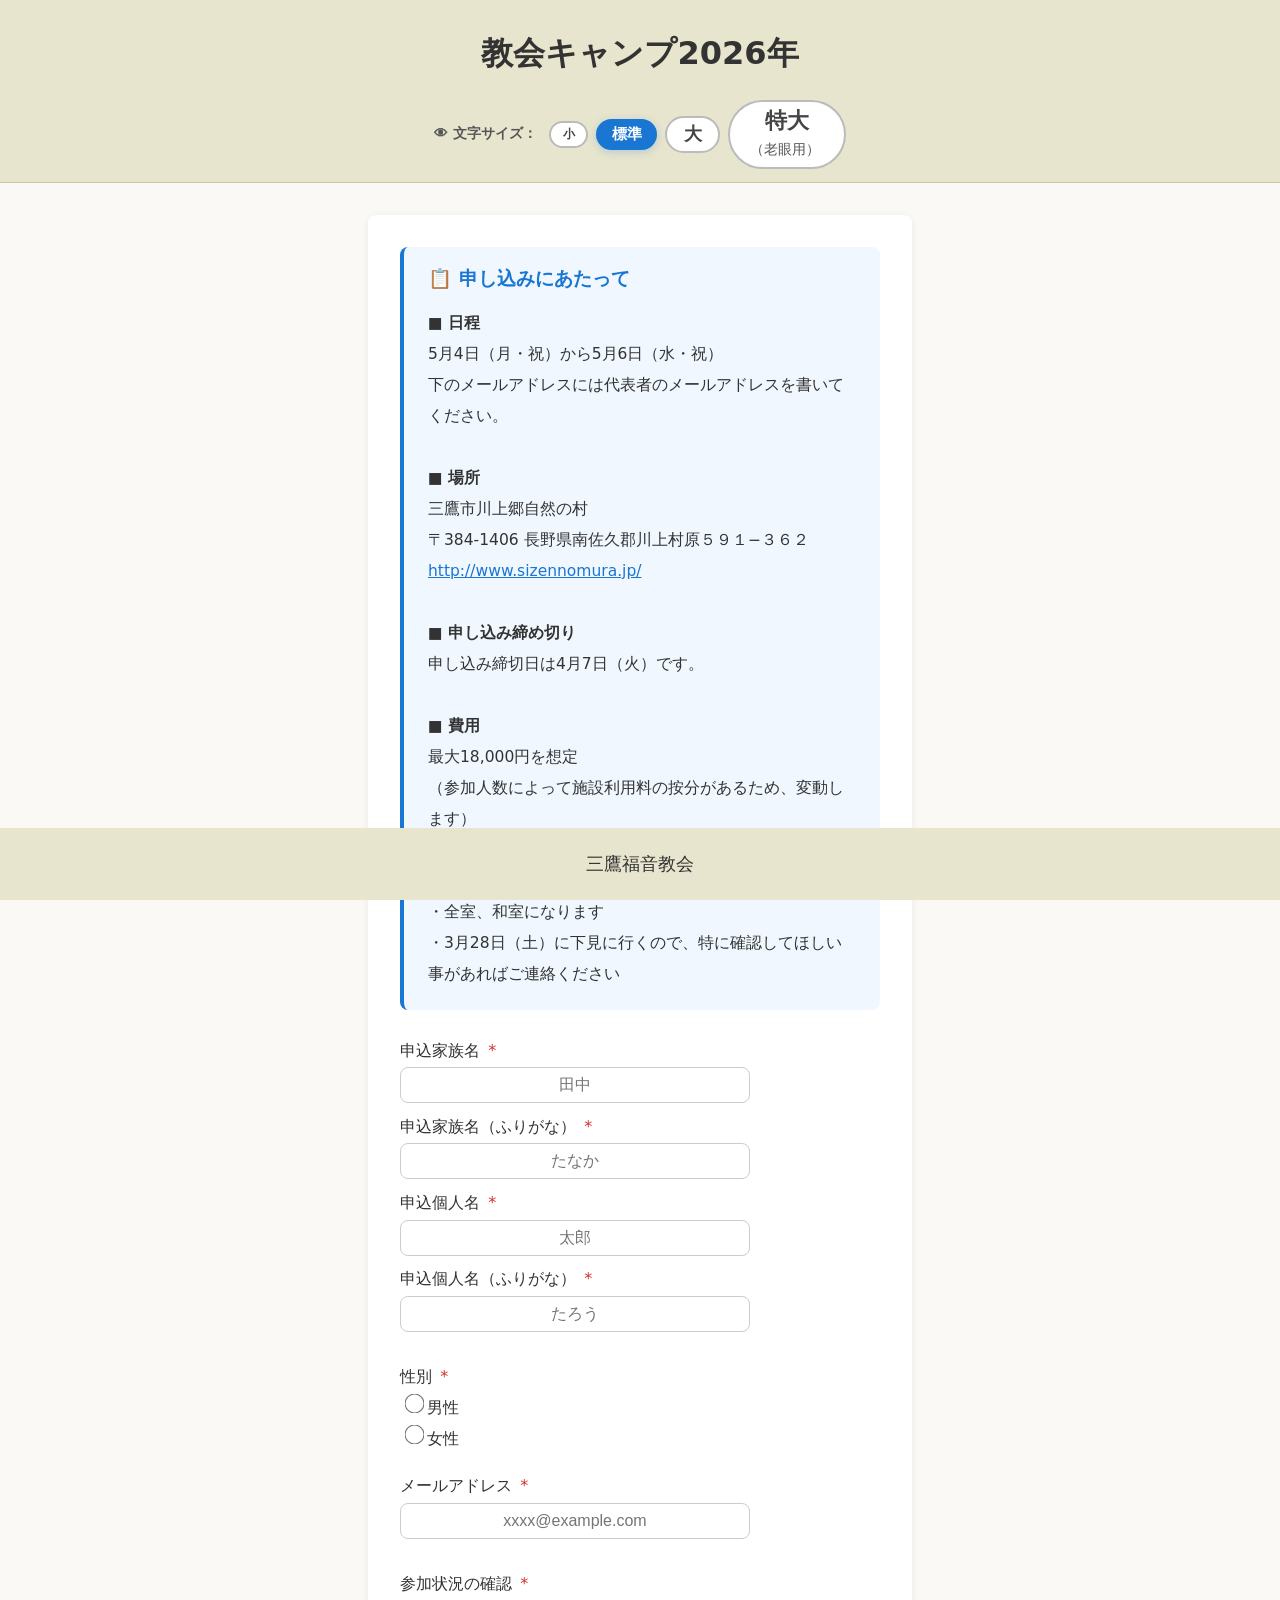
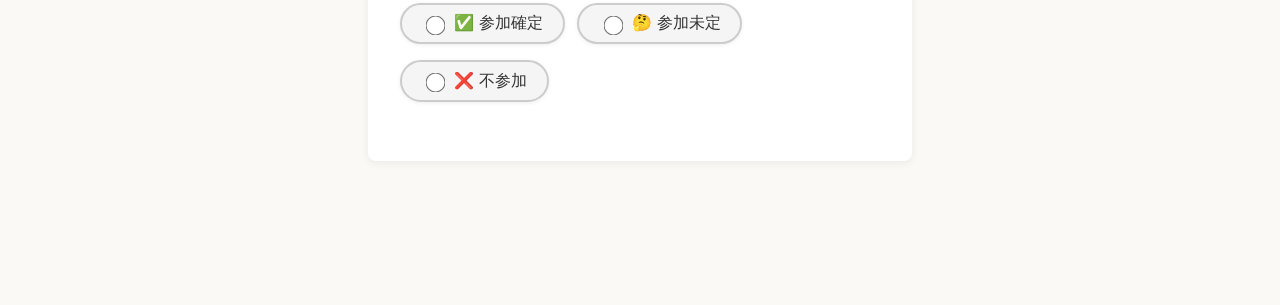
==== commit ff541375: "Refactor meal table generation and UI updates Updated meal selection logic and added a note for the " ====
--- a/index.html
+++ b/index.html
@@ -449,7 +449,7 @@
         <button class="font-btn size-s" onclick="setFontSize('small')"  id="fs-small">小</button>
         <button class="font-btn size-m active" onclick="setFontSize('medium')" id="fs-medium">標準</button>
         <button class="font-btn size-l" onclick="setFontSize('large')"  id="fs-large">大</button>
-        <button class="font-btn size-xl" onclick="setFontSize('xlarge')" id="fs-xlarge">特大</button>
+        <button class="font-btn size-xl" onclick="setFontSize('xlarge')" id="fs-xlarge">特大<br><span style="font-size:0.65em;font-weight:400;">（老眼用）</span></button>
     </div>
 
     <main>
@@ -903,54 +903,92 @@
 document.getElementById('entryTypeGroup').addEventListener('change', updateEntryType);
 window.addEventListener('DOMContentLoaded', updateEntryType);
 
-// 部分参加 食事・宿泊ラジオボタン生成
+// 部分参加 食事・宿泊テーブル生成（全日程表示・範囲外はグレーアウト＆選択不可）
 const generateMealTable = () => {
-    const start = document.getElementById('startDate')?.value || '2026-05-04';
-    const end = document.getElementById('endDate')?.value || '2026-05-06';
+    const start     = document.getElementById('startDate')?.value || '2026-05-04';
+    const end       = document.getElementById('endDate')?.value   || '2026-05-06';
     const firstMeal = document.getElementById('first-meal')?.value || 'lunch';
-    const lastMeal = document.getElementById('last-meal')?.value || 'lunch';
-    const days = [];
-    let d = new Date(start);
-    const endD = new Date(end);
-    while (d <= endD) {
-        days.push(new Date(d));
-        d.setDate(d.getDate() + 1);
-    }
+    const lastMeal  = document.getElementById('last-meal')?.value  || 'brackfeast';
+
+    // キャンプ全日程（固定）
+    const allDays = [
+        { str: '2026-05-04', label: '5/4', index: 1 },
+        { str: '2026-05-05', label: '5/5', index: 2 },
+        { str: '2026-05-06', label: '5/6', index: 3 },
+    ];
+
     const mealDefs = [
-        { key: 'breakfast', label: '朝食' },
-        { key: 'lunch', label: '昼食' },
-        { key: 'dinner', label: '夕食' },
-        { key: 'stay', label: '宿泊' },
+        { key: '朝食', label: '朝食' },
+        { key: '昼食', label: '昼食' },
+        { key: '夕食', label: '夕食' },
+        { key: '宿泊', label: '宿泊' },
     ];
-    let html = '<table><thead><tr><th></th><th>〇申し込む</th><th>×申し込まない</th></tr></thead><tbody>';
-    days.forEach((date, i) => {
-        const mmdd = `${date.getMonth() + 1}/${date.getDate()}`;
+
+    // ある食事が参加範囲内かどうか判定
+    function isInRange(dayStr, mealKey) {
+        // 宿泊は最終日（5/6）には存在しない
+        if (dayStr === '2026-05-06' && mealKey === '宿泊') return false;
+
+        // 参加日程の範囲外の日
+        if (dayStr < start || dayStr > end) return false;
+
+        const isStartDay = dayStr === start;
+        const isEndDay   = dayStr === end;
+
+        // 初日：到着時間より前の食事は範囲外
+        if (isStartDay) {
+            if (firstMeal === 'lunch'       && mealKey === '朝食') return false;
+            if (firstMeal === 'dinner'      && (mealKey === '朝食' || mealKey === '昼食')) return false;
+            if (firstMeal === 'afterdinner' && (mealKey === '朝食' || mealKey === '昼食' || mealKey === '夕食')) return false;
+        }
+
+        // 最終日：帰宅時間より後の食事は範囲外
+        // lastMeal は「朝食後=brackfeast」「昼食後=lunch」「夕食後=dinner」
+        if (isEndDay) {
+            if (lastMeal === 'brackfeast' && (mealKey === '昼食' || mealKey === '夕食' || mealKey === '宿泊')) return false;
+            if (lastMeal === 'lunch'      && (mealKey === '夕食' || mealKey === '宿泊')) return false;
+            // dinner（夕食後）は宿泊のみ範囲外
+            if (lastMeal === 'dinner'     &&  mealKey === '宿泊') return false;
+        }
+
+        return true;
+    }
+
+    let html = `<table><thead><tr>
+        <th></th>
+        <th>〇申し込む</th>
+        <th>×申し込まない</th>
+    </tr></thead><tbody>`;
+
+    allDays.forEach(day => {
         mealDefs.forEach(meal => {
-            if (i === days.length - 1 && lastMeal === 'brackfeast') {
-                if (meal.key === 'breakfast') {
-                } else {
-                    return;
-                }
+            // 5/6の宿泊は存在しないのでスキップ
+            if (day.str === '2026-05-06' && meal.key === '宿泊') return;
+
+            const inRange  = isInRange(day.str, meal.key);
+            const nameAttr = `${meal.key}[${day.index}]`;
+            const labelCell = meal.key === '宿泊'
+                ? `<b>${day.label}${meal.label}</b>`
+                : `${day.label}${meal.label}`;
+
+            if (inRange) {
+                // 範囲内：通常の選択可能ラジオ
+                html += `<tr>
+                    <td>${labelCell}</td>
+                    <td><input type="radio" name="${nameAttr}" value="yes" class="large-object" checked></td>
+                    <td><input type="radio" name="${nameAttr}" value="no"  class="large-object"></td>
+                </tr>`;
+            } else {
+                // 範囲外：グレーアウト・選択不可・値はnoで隠しフィールドとして送信
+                html += `<tr style="background:#f0f0f0; color:#aaa;">
+                    <td style="color:#bbb;">${labelCell}</td>
+                    <td><input type="radio" name="${nameAttr}" value="yes" class="large-object" disabled style="opacity:0.3;"></td>
+                    <td><input type="radio" name="${nameAttr}" value="no"  class="large-object" disabled style="opacity:0.3;" checked></td>
+                </tr>`;
             }
-            if (meal.key === 'stay' && i === days.length - 1) return;
-            if (i === 0) {
-                if (meal.key === 'breakfast' && firstMeal !== 'brackfeast') return;
-                if (meal.key === 'lunch' && (firstMeal === 'dinner' || firstMeal === 'afterdinner')) return;
-                if (meal.key === 'dinner' && firstMeal === 'afterdinner') return;
-            }
-            if (i === days.length - 1) {
-                if (meal.key === 'dinner' && (lastMeal === 'lunch' || lastMeal === 'breakfast' || lastMeal === 'beforbrackfeast')) return;
-                if (meal.key === 'lunch' && (lastMeal === 'breakfast' || lastMeal === 'beforbrackfeast')) return;
-                if (meal.key === 'breakfast' && lastMeal === 'beforbrackfeast') return;
-            }
-            const labelCell = meal.key === 'stay'
-                ? `<b>${mmdd}宿泊</b>`
-                : `${mmdd}${meal.label}`;
-            html += `<tr><td>${labelCell}</td>` +
-                `<td><input type="radio" name="${meal.key}[${i + 1}]" value="yes" class="large-object" checked></td>` +
-                `<td><input type="radio" name="${meal.key}[${i + 1}]" value="no" class="large-object"></td></tr>`;
         });
     });
+
     html += '</tbody></table>';
     document.getElementById('dynamicMealTable').innerHTML = html;
 };
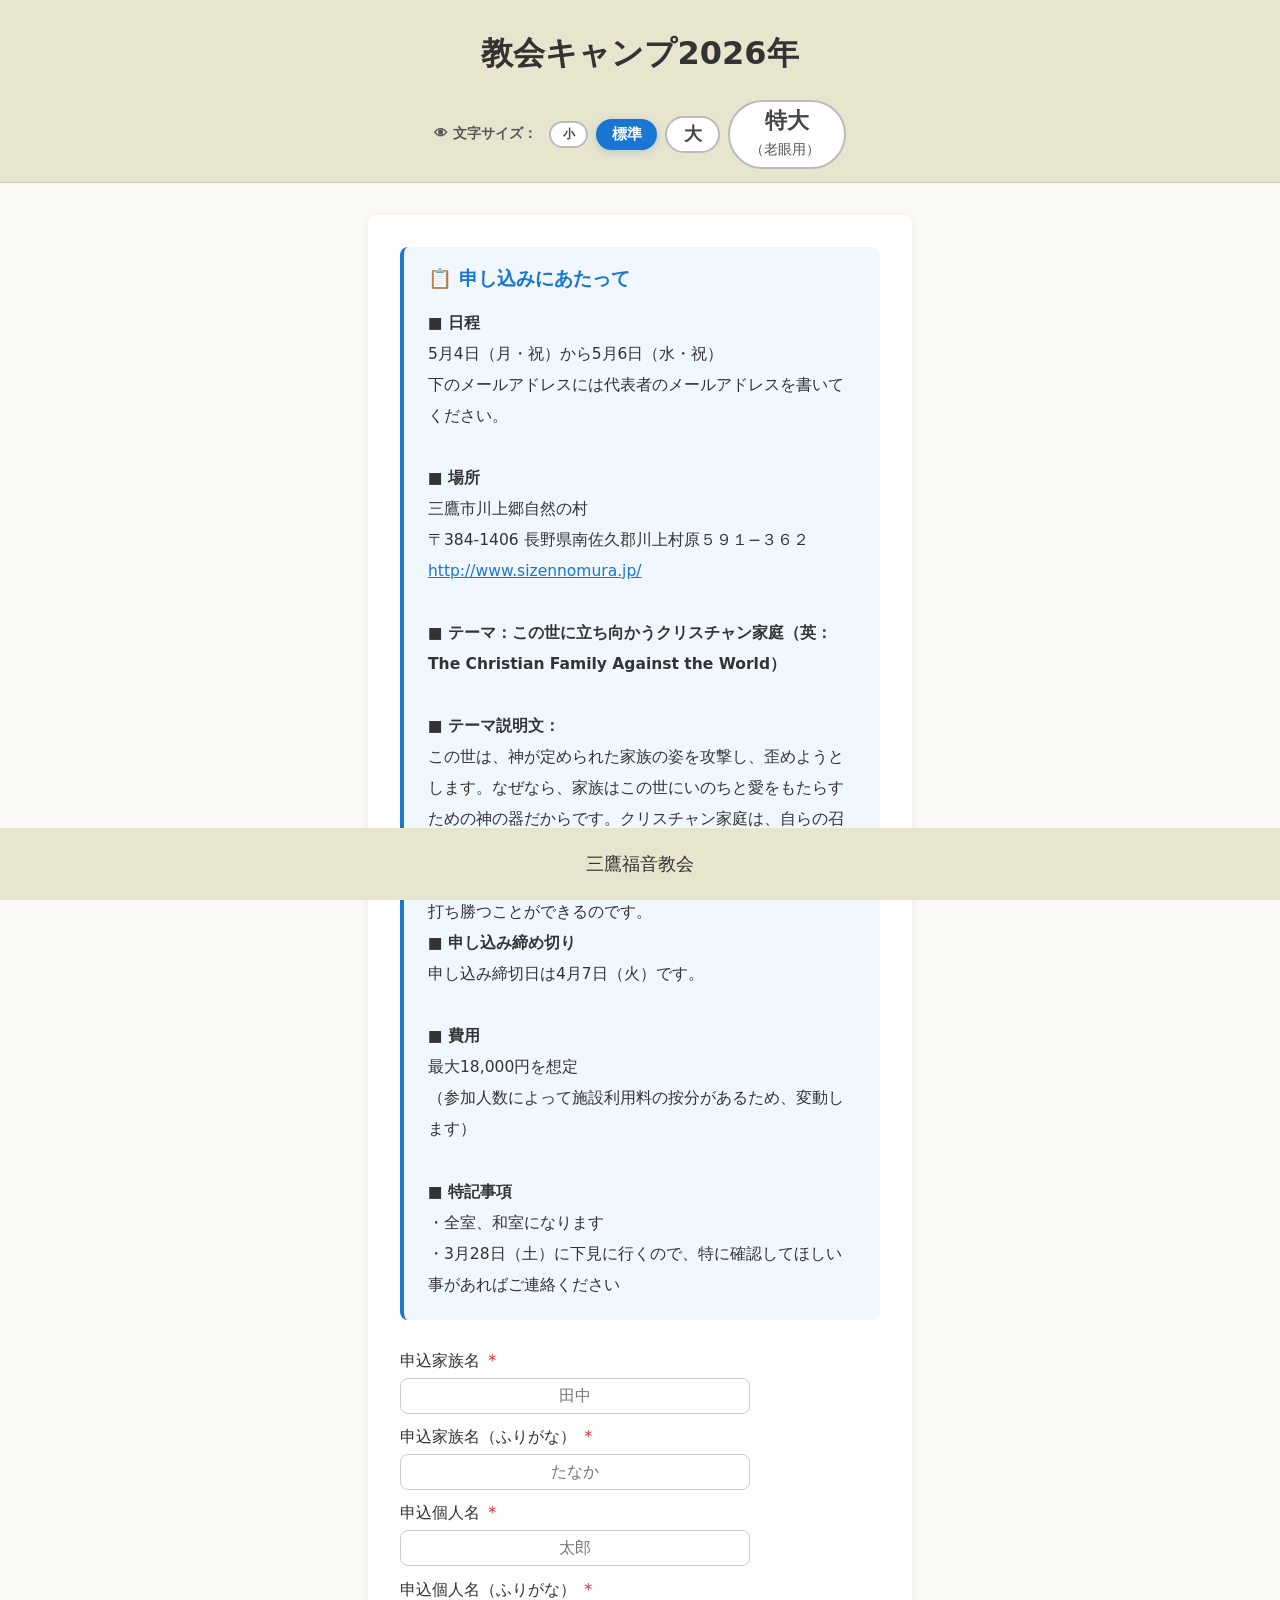
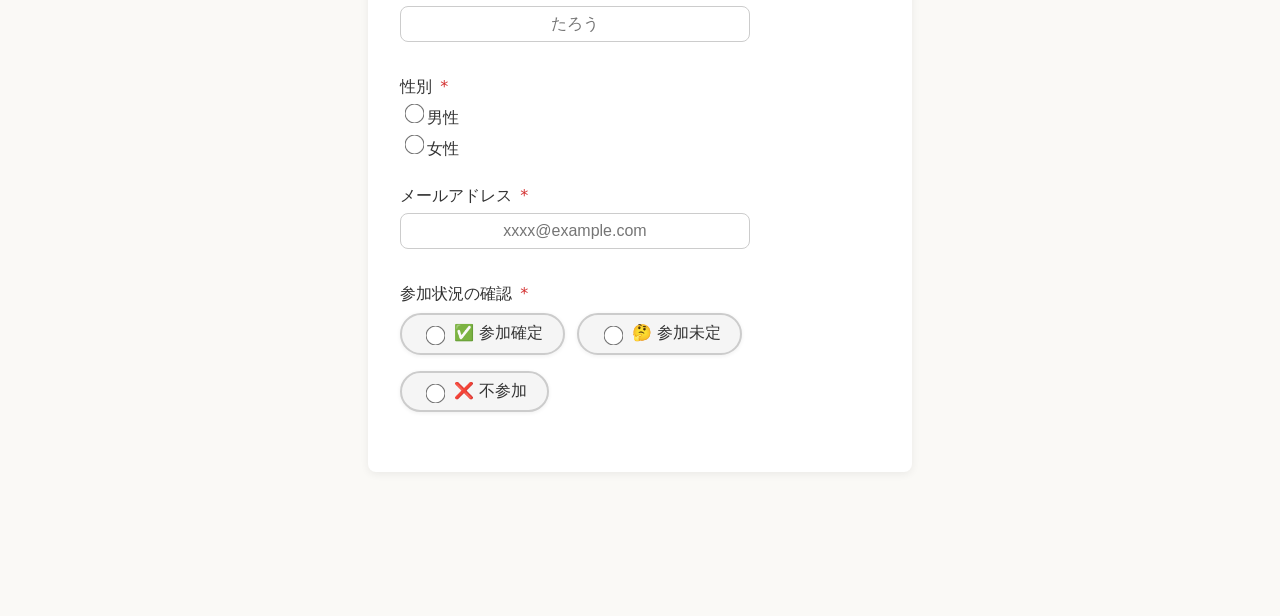
==== commit 7f35e15c: "Add event theme and description to index.html Added theme and description for the event." ====
--- a/index.html
+++ b/index.html
@@ -467,6 +467,10 @@
                     三鷹市川上郷自然の村<br>
                     〒384-1406 長野県南佐久郡川上村原５９１−３６２<br>
                     <a href="http://www.sizennomura.jp/" target="_blank" style="color:#1976d2;">http://www.sizennomura.jp/</a><br><br>
+                    <strong>■ テーマ：この世に立ち向かうクリスチャン家庭（英：The Christian Family Against the World）</strong><br><br>
+
+                    <strong>■ テーマ説明文：</strong><br>
+                    この世は、神が定められた家族の姿を攻撃し、歪めようとします。なぜなら、家族はこの世にいのちと愛をもたらすための神の器だからです。クリスチャン家庭は、自らの召しを自覚し、それに応えて歩む必要があります。そうしてこそ、この世に飲み込まれることなく、主のためにそれに打ち勝つことができるのです。<br>
                     <strong>■ 申し込み締め切り</strong><br>
                     申し込み締切日は4月7日（火）です。<br><br>
                     <strong>■ 費用</strong><br>
@@ -642,7 +646,7 @@
                     </div>
                 </div>
                 <div id="partialFields2">
-                    <p style="text-align:center; font-weight:bold; color:var(--accent);">キャンプ期間：2026年5月04日:朝食後～2026年5月06日:昼食後</p>
+                    <p style="text-align:center; font-weight:bold; color:var(--accent);">キャンプ期間：2026年5月4日 昼食前 〜 2026年5月6日 昼食後</p>
                     <form id="allJoinFoodStay">
                         <div id="allJoinMealTable">
                         </div>
@@ -1129,7 +1133,7 @@
 }
 
 // ── Google Apps Script への送信 ──
-const SCRIPT_URL = 'https://script.google.com/macros/s/AKfycby2m74Ncqbqyhus6dLA-y52iJMeMoffc1iTpOA5Hrh_OOGGXPaz8outB-qCC0_Bor2o/exec';
+const SCRIPT_URL = 'https://script.google.com/macros/s/AKfycbyebamKh4jVMwc-wiphqNgc1xLMwBze8N5Ojb6iUGtWBFHi3IQwY7b_nYKHteXiQWZ7/exec';
 
 // フォーム上の全inputを name: value の形で収集（GASがJSONを直接パース）
 function collectFormData() {
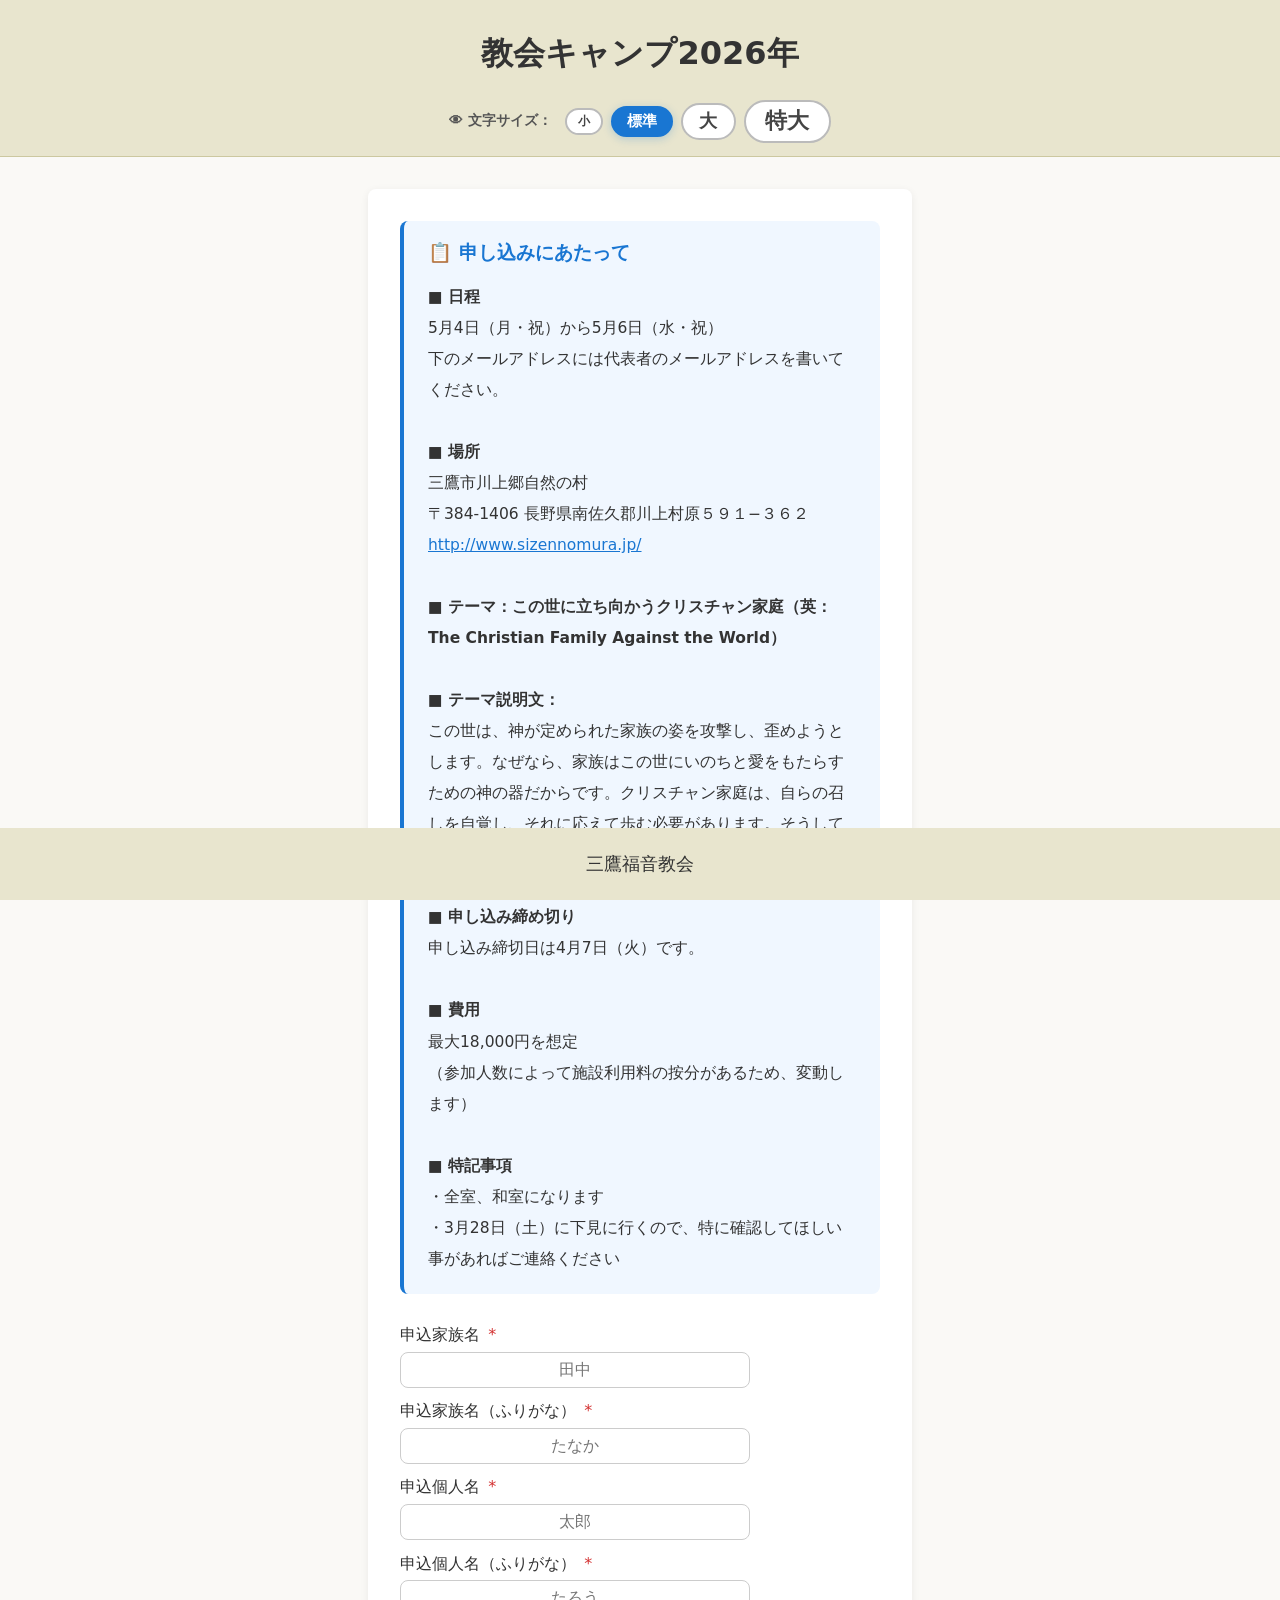
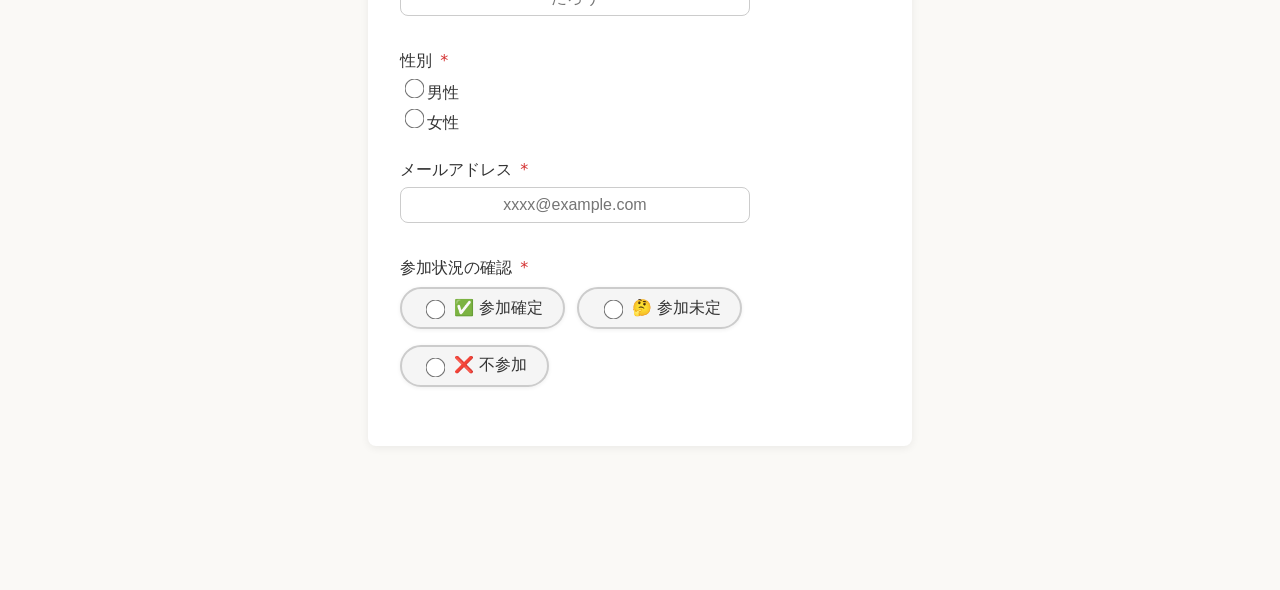
==== commit 585e88ad: "Update extra-large font button in index.html Removed the note about '老眼用' from the extra-large font " ====
--- a/index.html
+++ b/index.html
@@ -449,7 +449,7 @@
         <button class="font-btn size-s" onclick="setFontSize('small')"  id="fs-small">小</button>
         <button class="font-btn size-m active" onclick="setFontSize('medium')" id="fs-medium">標準</button>
         <button class="font-btn size-l" onclick="setFontSize('large')"  id="fs-large">大</button>
-        <button class="font-btn size-xl" onclick="setFontSize('xlarge')" id="fs-xlarge">特大<br><span style="font-size:0.65em;font-weight:400;">（老眼用）</span></button>
+        <button class="font-btn size-xl" onclick="setFontSize('xlarge')" id="fs-xlarge">特大</button>
     </div>
 
     <main>
